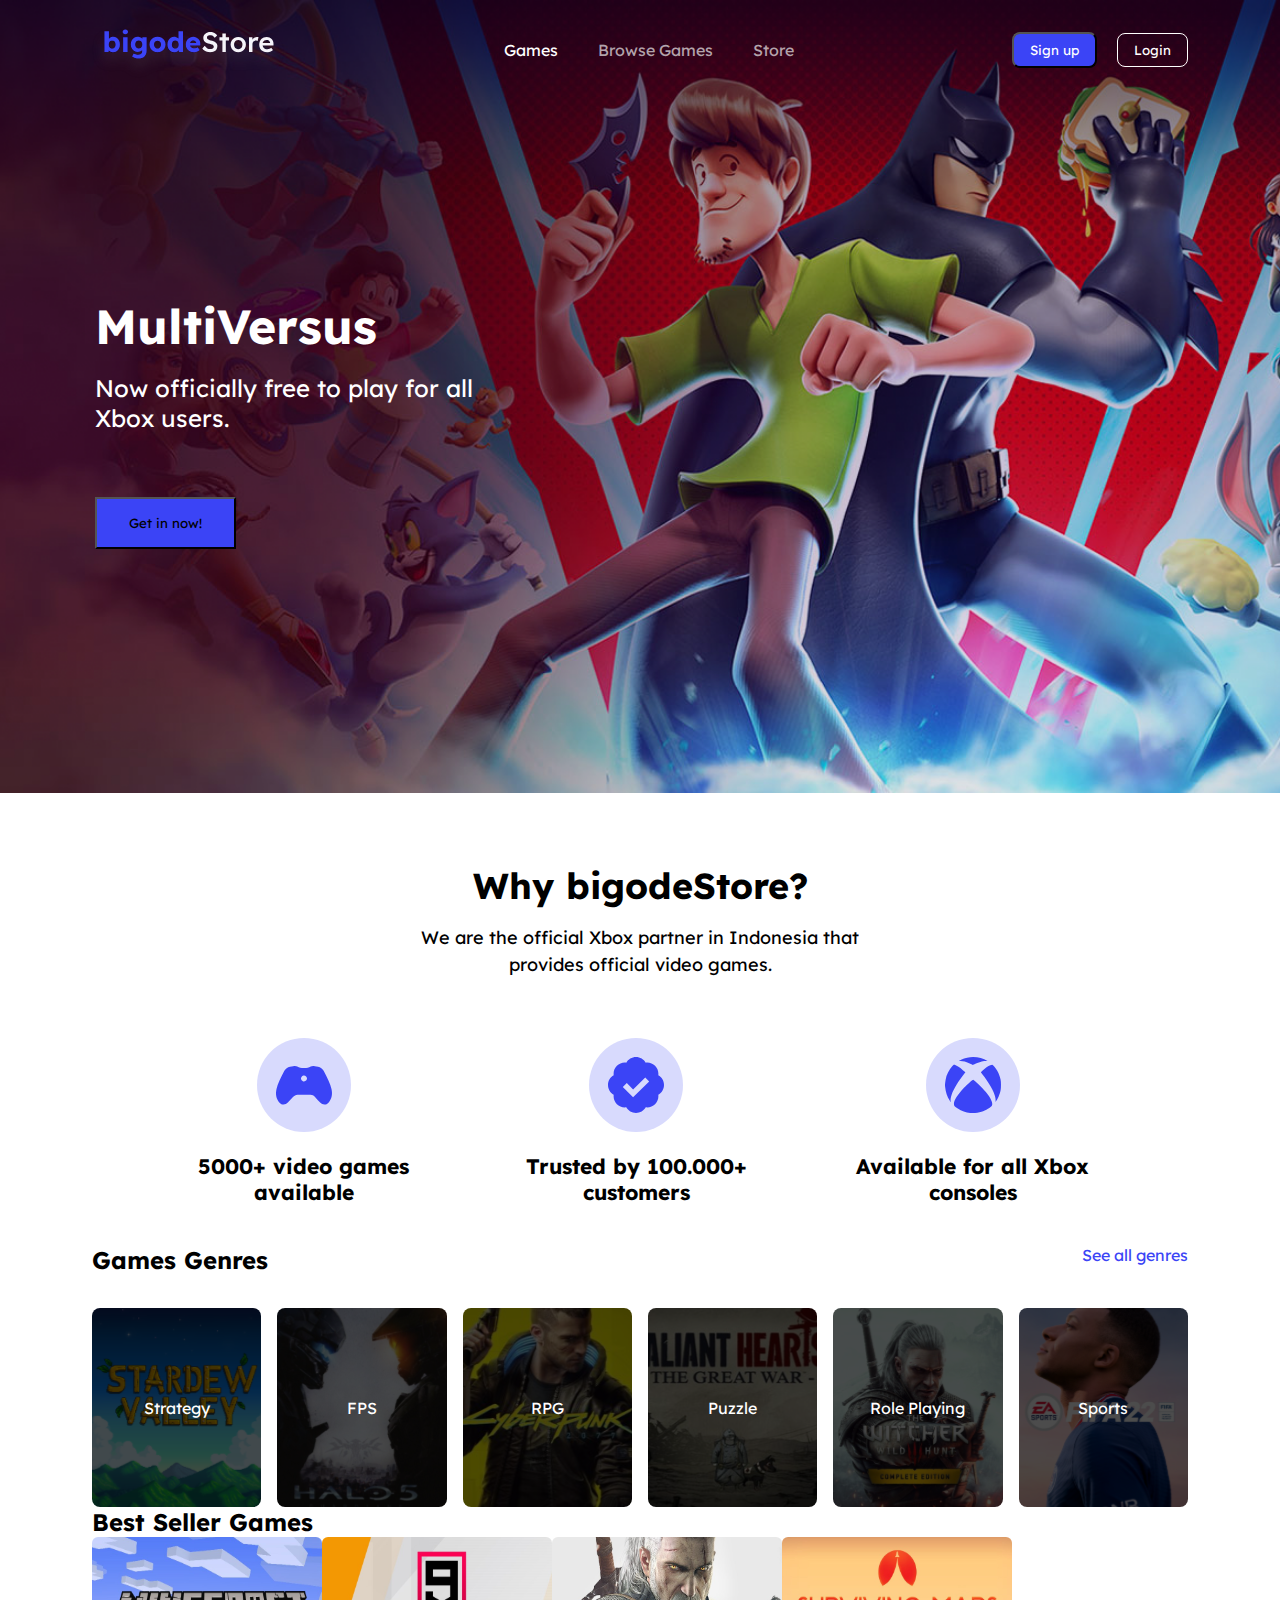
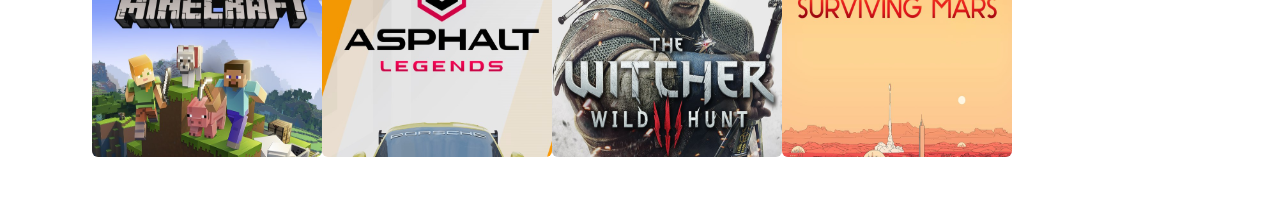
==== index.html @ 7db8a4c8 "em-processo" ====
<!DOCTYPE html>
<html lang="pt-br">

<head>
    <meta charset="UTF-8">
    <meta name="viewport" content="width=device-width, initial-scale=1.0">
    <link rel="stylesheet" href="./assets/style.css">
    <link rel="stylesheet" href="<link rel=" preconnect href="https://fonts.googleapis.com">
    <link rel="preconnect" href="https://fonts.gstatic.com" crossorigin>
    <link href="https://fonts.googleapis.com/css2?family=Lexend:wght@100..900&display=swap" rel="stylesheet">
    <title>bigode store</title>
</head>

<body>
    <header>
        <nav>
            <div class="logo">
                <img src="./assets/img/logo.svg" alt="logo da pagina">

            </div>
            <ul>
                <li>Games</li>
                <li>Browse Games</li>
                <li>Store</li>
            </ul>
            <div class="btns">
                <button>Sign up</button>
                <button class="border">Login</button>
            </div>
        </nav>
        <div class="content">
            <div class="title">
                <h1>MultiVersus</h1>
                <p>Now officially free to play for all Xbox users.</p>
            </div>
            <div class="btg">
                <button>Get in now!</button>
            </div>
        </div>
    </header>
    <main>
        <div class="subt">
            <h2>Why bigodeStore?</h2>
            <p>We are the official Xbox partner in Indonesia that <br> provides official video games.</p>
        </div>
        <div class="logos">
            <div class="card">
                <img src="./assets/img/controle.svg" alt="">
                <h2>5000+ video games available</h2>
            </div>
            <div class="card">
                <img src="./assets/img/trusted.svg" alt="">
                <h2>Trusted by 100.000+ customers</h2>
            </div>
            <div class="card">
                <img src="./assets/img/xbox.svg" alt="">
                <h2>Available for all Xbox consoles</h2>
            </div>
        </div>
        <section class="games">
            <div class="title">
                <h2>Games Genres</h2>
                <p>See all genres</p>
            </div>
            <div class="cards">
                <div class="card stardew">
                    <p>Strategy</p>
                </div>
                <div class="card fps">
                    <p>FPS</p>
                </div>
                <div class="card rpg">
                    <p>RPG</p>
                </div>
                <div class="card puzzle">
                    <p>Puzzle</p>
                </div>
                <div class="card role-playing">
                    <p>Role Playing</p>
                </div>
                <div class="card sports">
                    <p>Sports</p>
                </div>
            </div>
            <div class="texto">
                <h2>Best Seller Games</h2>
            </div>
            <div class="best_seller">

                <img src="./assets/img/mine.svg" alt="">
                <img src="./assets/img/aspha.svg" alt="">
                <img src="./assets/img/withe.svg" alt="">
                <img src="./assets/img/survi.svg" alt="">
            </div>

        </section>
    </main>
</body>

</html>
---- assets/style.css ----
* {
    margin: 0;
    padding: 0;
    text-decoration: none;
    list-style: none;
    box-sizing: border-box;
    font-family: "Lexend", sans-serif;
}

header {
    background-image: url(./img/banner\ promotion.png);
    background-repeat: no-repeat;
    background-position: center;
    background-size: cover;
    align-items: center;
    padding-bottom: 244px;


    & nav {
        display: flex;
        justify-content: space-between;
        padding: 16px 92px;
        align-items: center;

        & ul {
            display: flex;
            justify-content: space-between;
            gap: 40px;
            color: rgba(239, 239, 239, 0.70);




            & li:first-child {
                color: #fff;
            }
        }

        & .btns {



            & button {
                padding: 8px 16px;
                border-radius: 8px;
                background: transparent;
                color: #fff;




            }

            & button:first-child {
                margin-right: 16px;
                background-color: #3B44F6;
            }

            & .border {
                border: #fff solid 1px;
            }


        }
    }

    & .content {

        margin-top: 197px;
        margin-left: 95px;
        color: #fff;
        width: 438px;

        & .title {
            display: flex;
            flex-direction: column;
            gap: 17px;
        }

        & .title h1 {
            display: flex;
            flex-direction: column;
            gap: 17px;
            font-size: 48px;
        }

        & .title p {
            display: flex;
            flex-direction: column;
            gap: 17px;
            font-size: 24px;
        }


        & button {
            background-color: #3B44F6;
            padding: 16px 32px;
            display: flex;
            margin-top: 64px;
            gap: 64px;


        }
    }

}

main .subt {
    display: flex;
    flex-direction: column;
    align-items: center;
}

main .subt h2 {
    display: flex;
    font-size: 36px;
    margin-bottom: 16px;
    margin-top: 70px;
}

main .subt p {
    font-size: 18px;
    font-weight: 400;
    line-height: 27px;
    text-align: center;
    margin-bottom: 60px;

}

main .logos {
    display: flex;
    text-align: center;
    gap: 83px;
    height: 167px;
    width: 916px;
    margin: auto;

    & .card {
        display: flex;
        align-items: center;
        flex-direction: column;
        gap: 21px;
        font-size: 14px;
    }

    & .card img {
        width: 94px;
        height: 94px;

    }
}

.games .cards {
    display: flex;
    gap: 16px;
    justify-content: center;


}



.games {
    padding: 40px 92px;

    & .title {
        display: flex;
        justify-content: space-between;
        margin-bottom: 24px;

        & h2 {
            padding-bottom: 9px;
        }


        & p {
            color: #3B44F6;
        }

    }

}

.games .cards .card {
    width: 199px;
    height: 199px;
    display: flex;
    justify-content: center;
    align-items: center;
    color: #fff;
    background-repeat: no-repeat;
    background-position: center;
    background-size: cover;
    border-radius: 8px;
    gap: 78px;

}

.stardew {
    background-image: url(./img/stardew.svg);
}

.fps {
    background-image: url(./img/fps.svg);
}

.rpg {
    background-image: url(./rpg.svg);
}

.puzzle {
    background-image: url(./img/puzzle.svg);
}

.role-playing {
    background-image: url(./role.svg);
}

.sports {
    background-image: url(./img/sports.svg);
}

& texto {
    
     padding-top: 10px;
     margin-bottom: 10px;

}

.best_seller {
    display: flex;
    



    & img {

        width: 230px;
        height: 220px;
    }


}
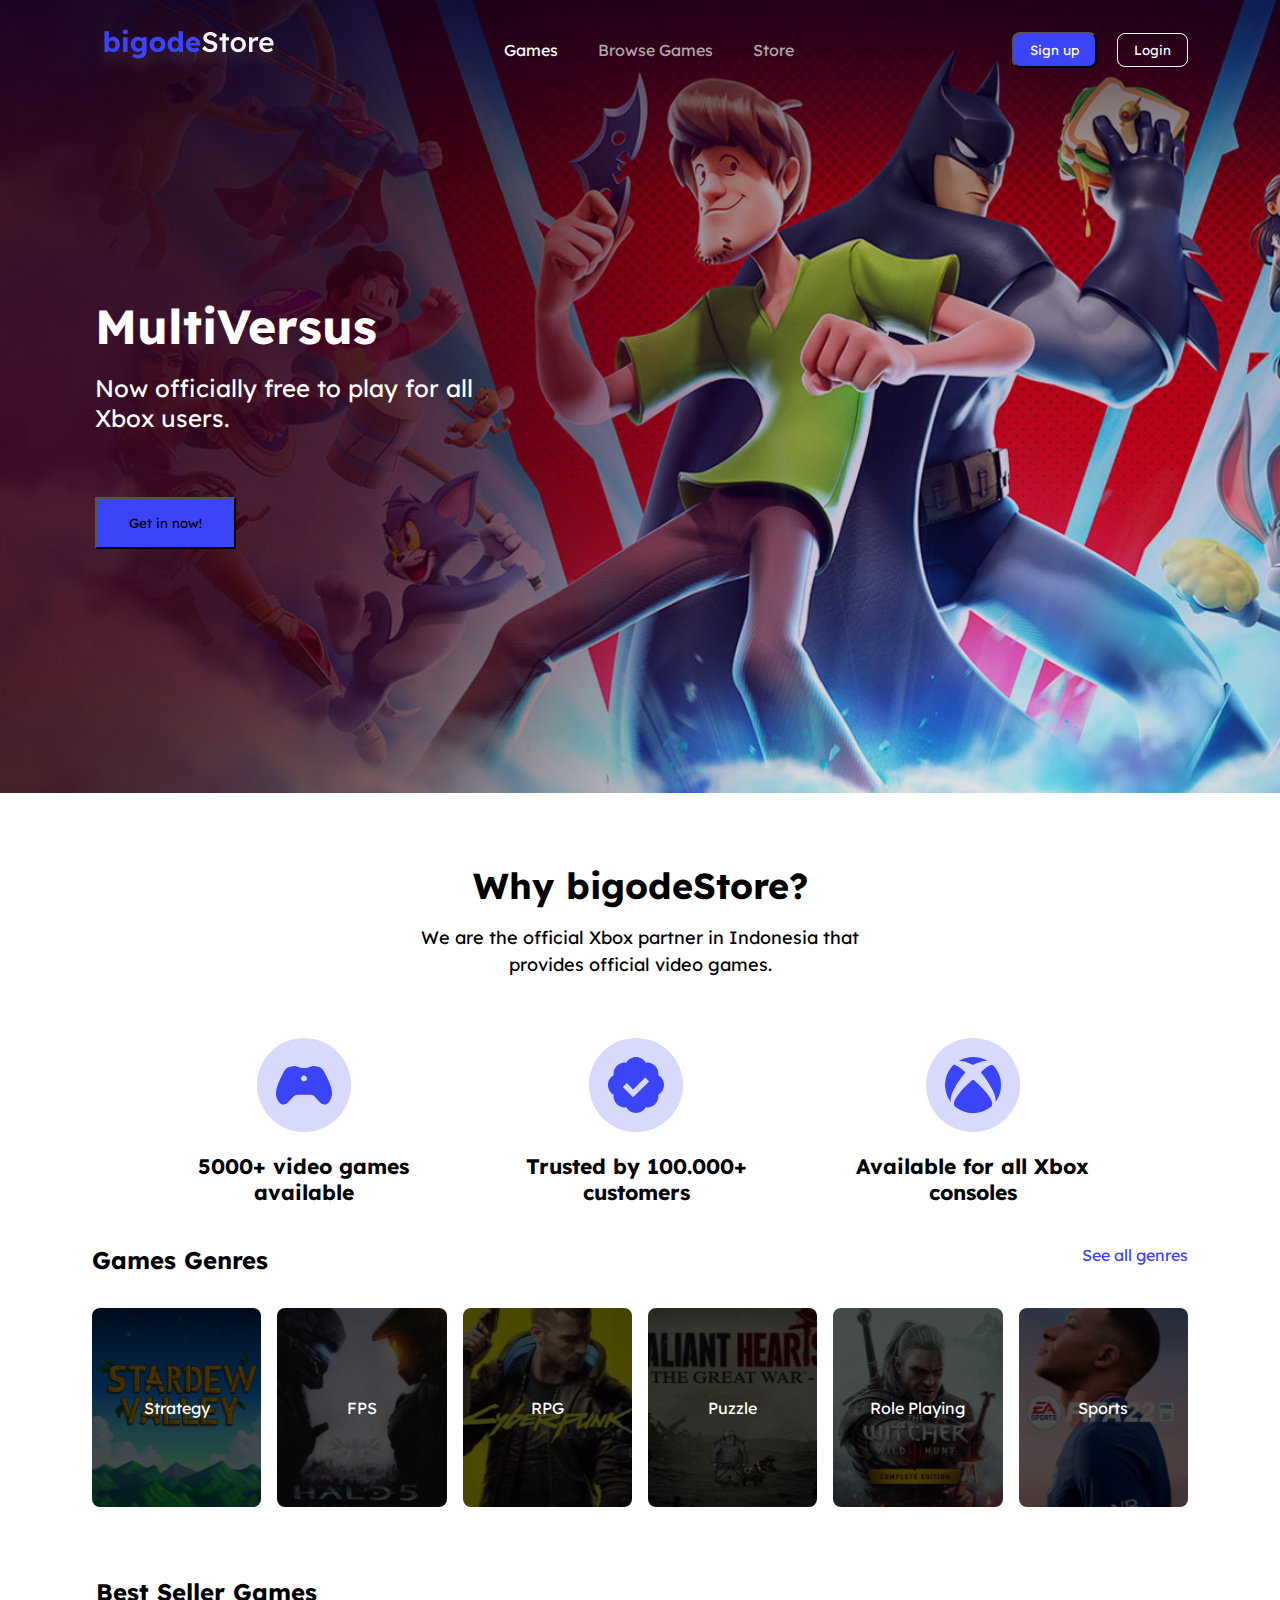
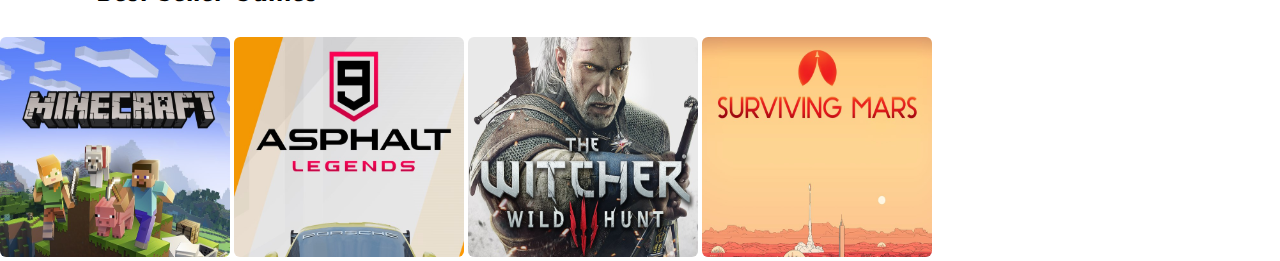
==== commit 5f974c78: "em-processo" ====
--- a/index.html
+++ b/index.html
@@ -82,18 +82,20 @@
                     <p>Sports</p>
                 </div>
             </div>
+        </section>
+        <section class="seller">
             <div class="texto">
                 <h2>Best Seller Games</h2>
             </div>
-            <div class="best_seller">
-
+            <div class="cards">
                 <img src="./assets/img/mine.svg" alt="">
                 <img src="./assets/img/aspha.svg" alt="">
                 <img src="./assets/img/withe.svg" alt="">
                 <img src="./assets/img/survi.svg" alt="">
             </div>
+        </section>
 
-        </section>
+
     </main>
 </body>
 
--- a/assets/style.css
+++ b/assets/style.css
@@ -220,24 +220,25 @@
     background-image: url(./img/sports.svg);
 }
 
-& texto {
+
+
+.seller {
     
-     padding-top: 10px;
-     margin-bottom: 10px;
-
-}
-
-.best_seller {
-    display: flex;
-    
-
-
-
-    & img {
-
-        width: 230px;
-        height: 220px;
-    }
+
+    & .texto h2 {
+        padding: 20px 96px;
+        margin-top: 10px;
+        margin-bottom: 10px;
+        padding-left: 96px;
+        right: 96px;
+        gap: 10px;
+        
+    }
+
+    & .cards img {
+        
+    }
+
 
 
 }